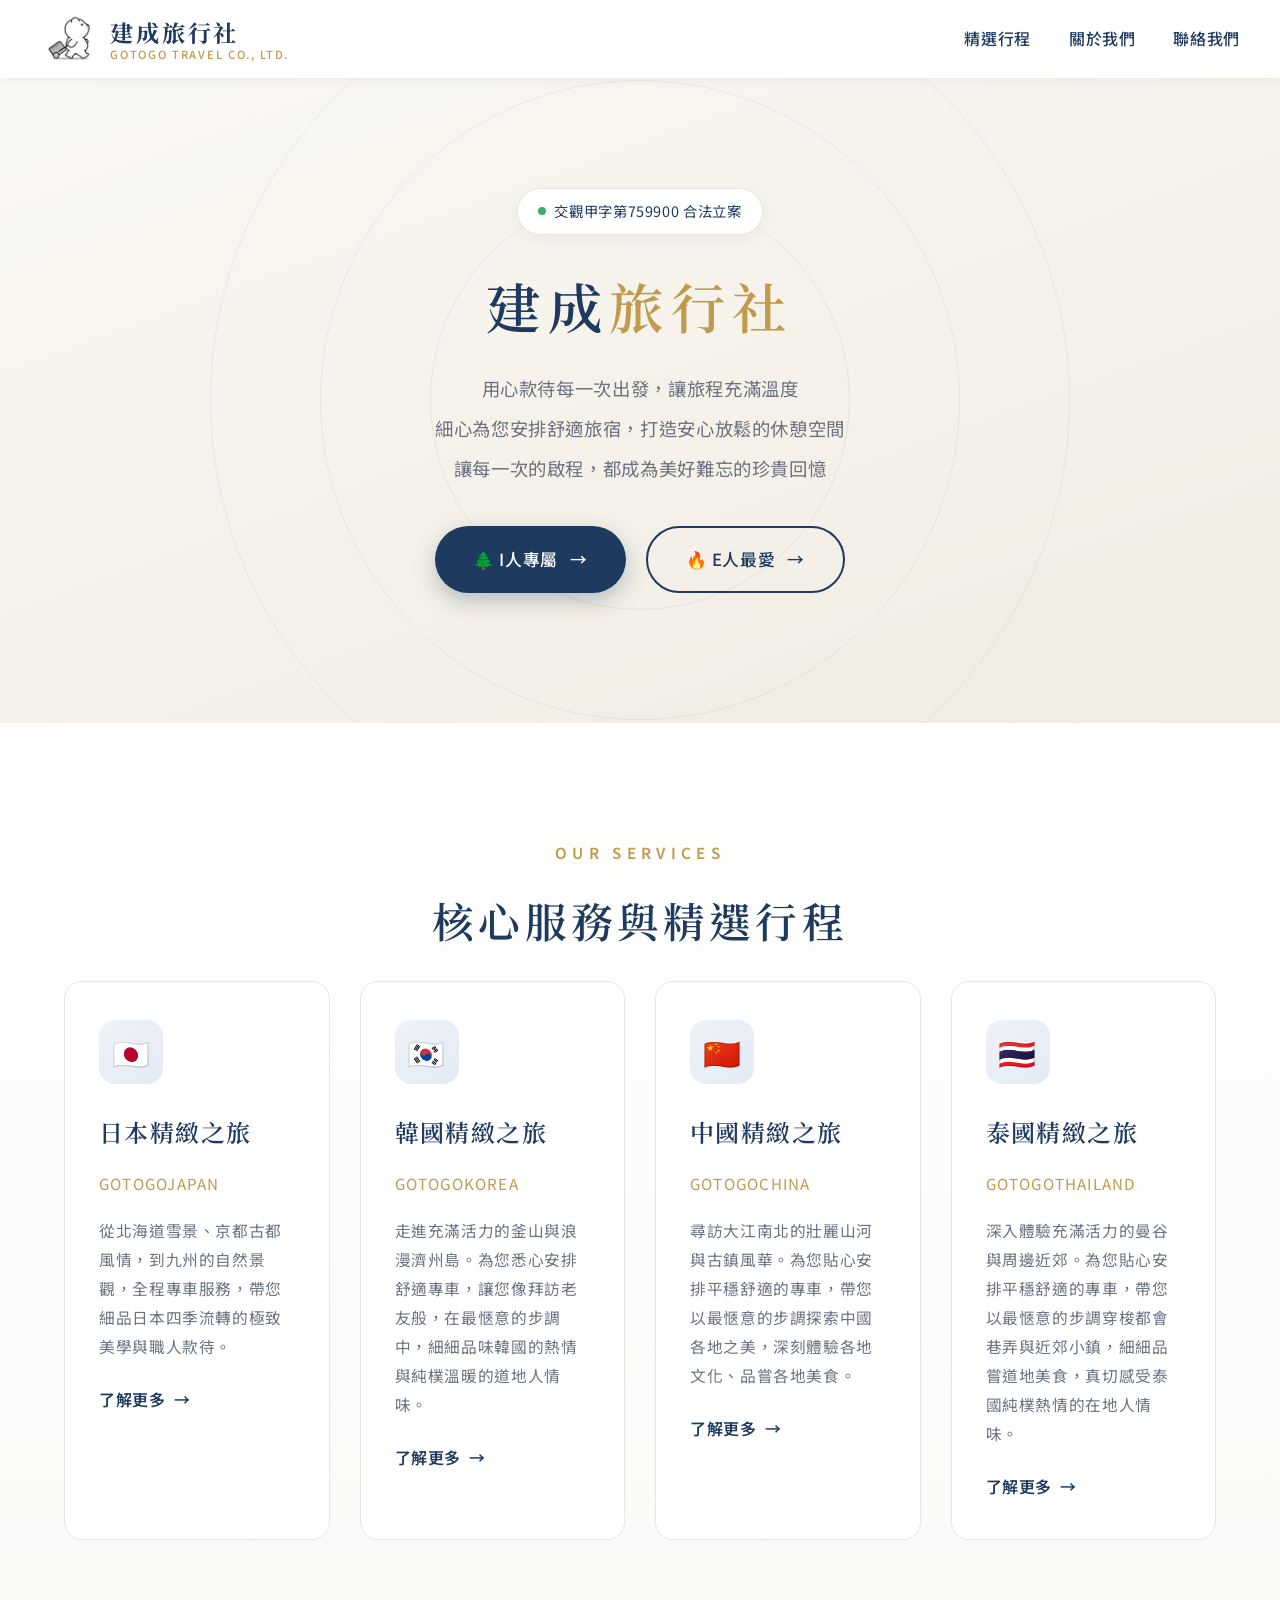
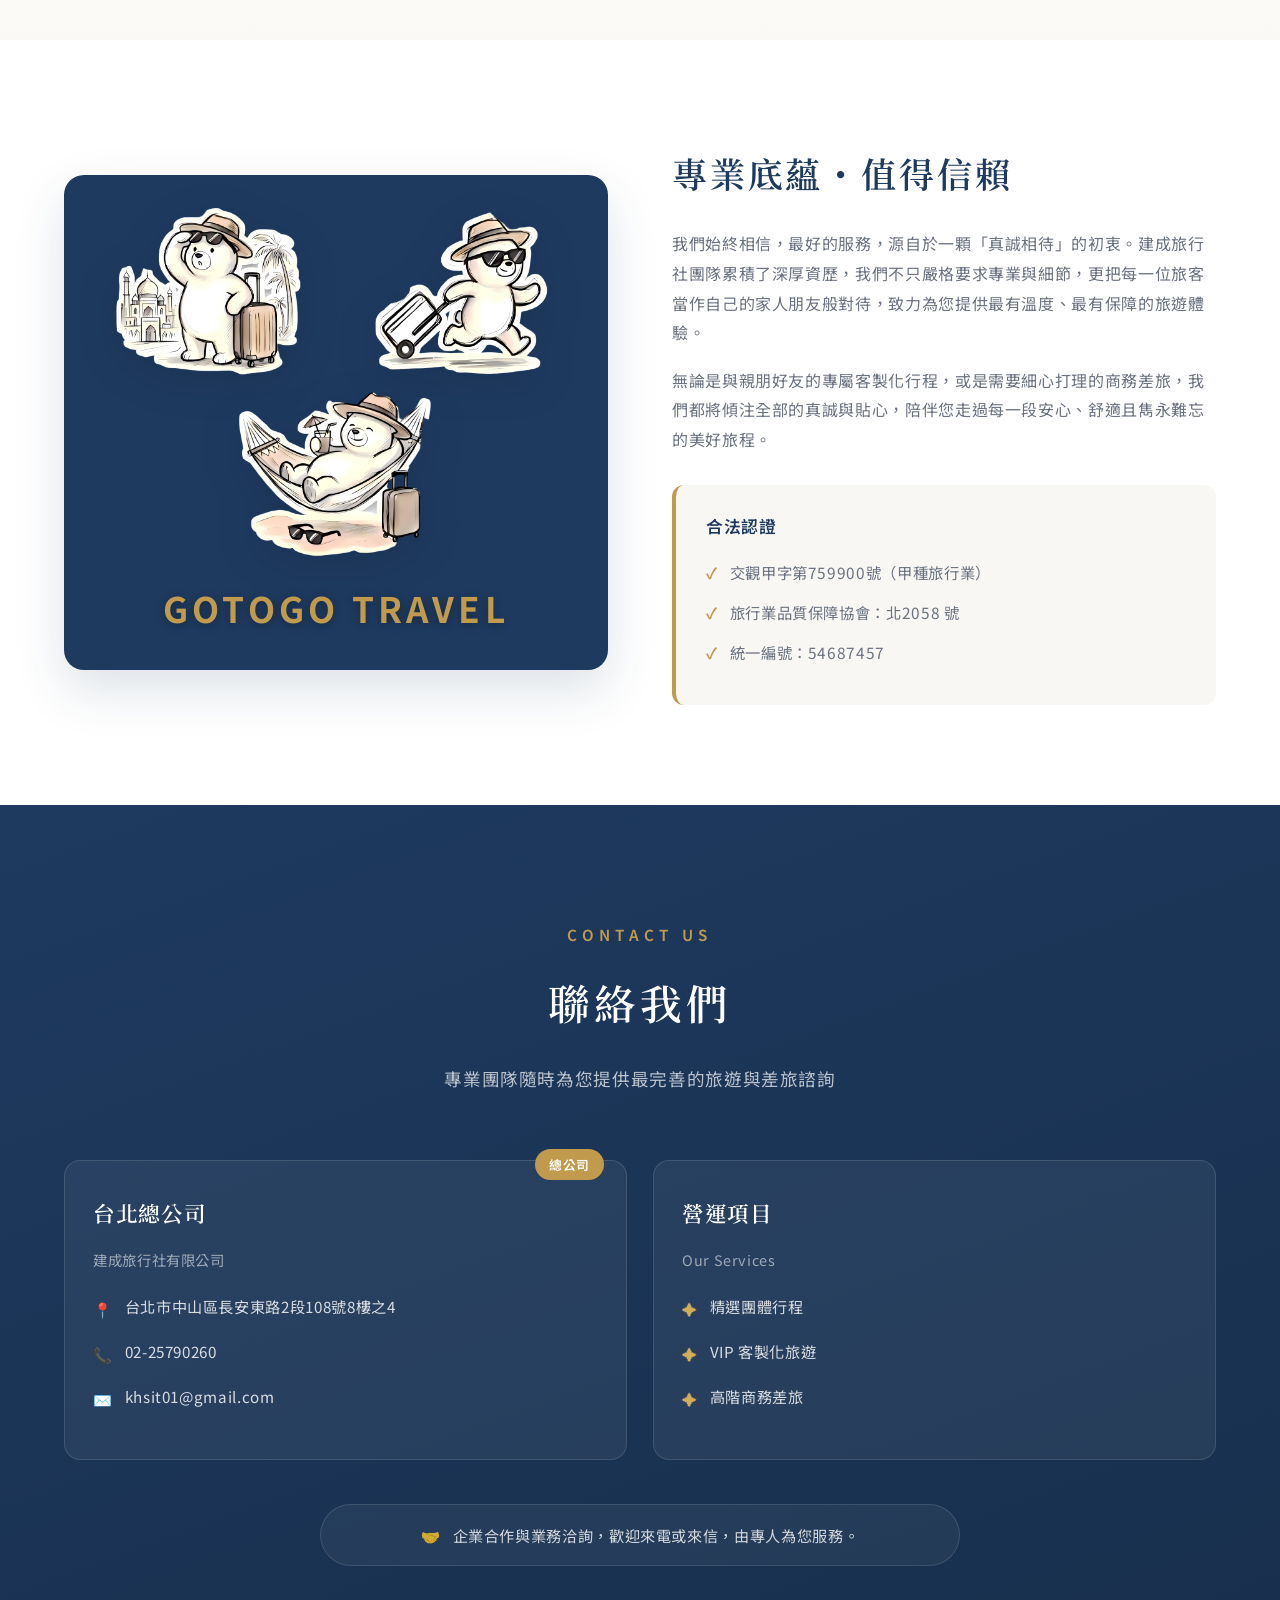
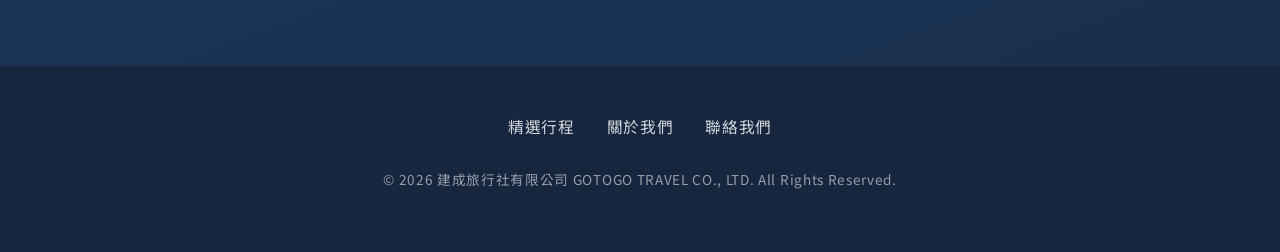
==== index.html @ e99a2eec "Bust CSS cache and add mobile responsiveness" ====
<!DOCTYPE html>
<html lang="zh-TW">

<head>
    <meta charset="UTF-8">
    <meta name="viewport" content="width=device-width, initial-scale=1.0">
    <title>建成旅行社有限公司 GOTOGO TRAVEL CO., LTD.</title>
    <meta name="description" content="建成旅行社 GOTOGO TRAVEL — 深耕二十載，提供全球尊榮客製化旅遊、企業商務差旅與精選團體行程。">
    <link rel="preconnect" href="https://fonts.googleapis.com">
    <link rel="preconnect" href="https://fonts.gstatic.com" crossorigin>
    <link
        href="https://fonts.googleapis.com/css2?family=Noto+Sans+TC:wght@400;500;700&family=Noto+Serif+TC:wght@500;600;700&display=swap"
        rel="stylesheet">
    <link rel="stylesheet" href="styles.css?v=2">
</head>

<body>

    <!-- ===== 導覽列 ===== -->
    <header>
        <div class="logo-wrapper">
            <img src="gotogo1.jpg" alt="GOTOGO TRAVEL" class="logo-img">
            <div class="logo-text">
                建成旅行社
                <span>GOTOGO TRAVEL CO., LTD.</span>
            </div>
        </div>
        <button class="nav-toggle" aria-label="開啟選單">&#9776;</button>
        <nav>
            <a href="#services">精選行程</a>
            <a href="#about">關於我們</a>
            <a href="#contact">聯絡我們</a>
        </nav>
    </header>

    <!-- ===== Hero ===== -->
    <section class="hero">
        <div class="hero-rings"><span></span><span></span><span></span></div>
        <div class="hero-inner">
            <div class="hero-badge">交觀甲字第759900 合法立案</div>
            <h1>建成<span class="accent">旅行社</span></h1>
            <p>用心款待每一次出發，讓旅程充滿溫度</p>
            <p>細心為您安排舒適旅宿，打造安心放鬆的休憩空間</p>
            <p>讓每一次的啟程，都成為美好難忘的珍貴回憶</p>
            <div class="hero-actions">
                <a href="#services" class="btn-pill">🌲 I人專屬 <span class="arrow">&#8594;</span></a>
                <a href="#contact" class="btn-pill-outline">🔥 E人最愛 <span class="arrow">&#8594;</span></a>
            </div>
        </div>
    </section>

    <!-- ===== 服務 ===== -->
    <section class="section services" id="services">
        <div class="container">
            <p class="section-label">OUR SERVICES</p>
            <h2 class="section-title">核心服務與精選行程</h2>
            <div class="services-grid">
                <div class="service-card reveal">
                    <div class="service-icon">🇯🇵</div>
                    <h3>日本精緻之旅</h3>
                    <p class="en-name">GOTOGOJAPAN</p>
                    <p>從北海道雪景、京都古都風情，到九州的自然景觀，全程專車服務，帶您細品日本四季流轉的極致美學與職人款待。</p>
                    <a href="#contact" class="service-link">了解更多 <span>&#8594;</span></a>
                </div>

                <div class="service-card reveal">
                    <div class="service-icon">🇰🇷</div>
                    <h3>韓國精緻之旅</h3>
                    <p class="en-name">GOTOGOKOREA</p>
                    <p>走進充滿活力的釜山與浪漫濟州島。為您悉心安排舒適專車，讓您像拜訪老友般，在最愜意的步調中，細細品味韓國的熱情與純樸溫暖的道地人情味。</p>
                    <a href="#contact" class="service-link">了解更多 <span>&#8594;</span></a>
                </div>

                <div class="service-card reveal">
                    <div class="service-icon">🇨🇳</div>
                    <h3>中國精緻之旅</h3>
                    <p class="en-name">GOTOGOCHINA</p>
                    <p>尋訪大江南北的壯麗山河與古鎮風華。為您貼心安排平穩舒適的專車，帶您以最愜意的步調探索中國各地之美，深刻體驗各地文化、品嘗各地美食。</p>
                    <a href="#contact" class="service-link">了解更多 <span>&#8594;</span></a>
                </div>

                <div class="service-card reveal">
                    <div class="service-icon">🇹🇭</div>
                    <h3>泰國精緻之旅</h3>
                    <p class="en-name">GOTOGOTHAILAND</p>
                    <p>深入體驗充滿活力的曼谷與周邊近郊。為您貼心安排平穩舒適的專車，帶您以最愜意的步調穿梭都會巷弄與近郊小鎮，細細品嘗道地美食，真切感受泰國純樸熱情的在地人情味。</p>
                    <a href="#contact" class="service-link">了解更多 <span>&#8594;</span></a>
                </div>
            </div>
        </div>
    </section>

    <!-- ===== 關於我們 ===== -->
    <section class="section about" id="about">
        <div class="container">
            <div class="about-grid">
                <div class="about-visual reveal">
                    <div class="bears-row-1">
                        <img src="G1(1).png" alt="熊" class="bear-img">
                        <img src="G2(1).png" alt="熊" class="bear-img">
                    </div>
                    <div class="bears-row-2">
                        <img src="G3(1).png" alt="熊" class="bear-img">
                    </div>
                    <div class="collage-overlay">GOTOGO TRAVEL</div>
                </div>
                <div class="about-text reveal">
                    <h2>專業底蘊・值得信賴</h2>
                    <p>我們始終相信，最好的服務，源自於一顆「真誠相待」的初衷。建成旅行社團隊累積了深厚資歷，我們不只嚴格要求專業與細節，更把每一位旅客當作自己的家人朋友般對待，致力為您提供最有溫度、最有保障的旅遊體驗。
                    </p>
                    <p>無論是與親朋好友的專屬客製化行程，或是需要細心打理的商務差旅，我們都將傾注全部的真誠與貼心，陪伴您走過每一段安心、舒適且雋永難忘的美好旅程。</p>
                    <div class="cert-box">
                        <h4>合法認證</h4>
                        <ul class="cert-list">
                            <li>交觀甲字第759900號（甲種旅行業）</li>
                            <li>旅行業品質保障協會：北2058 號</li>
                            <li>統一編號：54687457</li>
                        </ul>
                    </div>
                </div>
            </div>
        </div>
    </section>

    <!-- ===== 聯絡我們 ===== -->
    <section class="contact" id="contact">
        <div class="container">
            <p class="section-label">CONTACT US</p>
            <h2 class="section-title">聯絡我們</h2>
            <p class="section-subtitle">專業團隊隨時為您提供最完善的旅遊與差旅諮詢</p>

            <div class="contact-grid">
                <div class="office-card">
                    <span class="office-badge">總公司</span>
                    <h3>台北總公司</h3>
                    <p class="sub-org">建成旅行社有限公司</p>
                    <div class="info-row"><span class="ico">📍</span><span>台北市中山區長安東路2段108號8樓之4</span></div>
                    <div class="info-row"><span class="ico">📞</span><span>02-25790260</span></div>
                    <div class="info-row"><span class="ico">✉️</span><span>khsit01@gmail.com</span></div>
                </div>

                <div class="office-card">
                    <h3>營運項目</h3>
                    <p class="sub-org">Our Services</p>
                    <div class="info-row"><span class="ico">✦</span><span>精選團體行程</span></div>
                    <div class="info-row"><span class="ico">✦</span><span>VIP 客製化旅遊</span></div>
                    <div class="info-row"><span class="ico">✦</span><span>高階商務差旅</span></div>
                </div>
            </div>

            <div class="contact-note">
                <span>🤝</span>
                <span>企業合作與業務洽詢，歡迎來電或來信，由專人為您服務。</span>
            </div>
        </div>
    </section>

    <!-- ===== 頁尾 ===== -->
    <footer>
        <div class="footer-links">
            <a href="#services">精選行程</a>
            <a href="#about">關於我們</a>
            <a href="#contact">聯絡我們</a>
        </div>
        <p class="copyright">&copy; 2026 建成旅行社有限公司 GOTOGO TRAVEL CO., LTD. All Rights Reserved.</p>
    </footer>

    <script src="script.js"></script>
</body>

</html>
---- styles.css ----
/* =========================================================
   建成旅行社 GOTOGO TRAVEL — 樣式表
   版型設計參考自 goworld.com.tw（深藏青 + 香檳金）
   ========================================================= */

:root {
    --navy: #1e3a5f;
    /* 主深藏青 */
    --navy-deep: #16263f;
    /* 頁尾更深 */
    --gold: #c19a4e;
    /* 香檳金 */
    --gold-bright: #d4ad57;
    --cream-1: #faf8f3;
    /* 米色漸層淺 */
    --cream-2: #f1ece1;
    /* 米色漸層深 */
    --text: #2d3748;
    --text-soft: #6b7280;
    --border: #e8e6e0;
    --serif: 'Noto Serif TC', 'Songti TC', serif;
    --sans: 'Noto Sans TC', 'Microsoft JhengHei', 'PingFang TC', sans-serif;
}

* {
    box-sizing: border-box;
}

html {
    scroll-behavior: smooth;
}

body {
    font-family: var(--sans);
    margin: 0;
    padding: 0;
    background-color: #ffffff;
    color: var(--text);
    line-height: 1.85;
    letter-spacing: 0.04em;
}

h1,
h2,
h3,
h4 {
    font-family: var(--serif);
    color: var(--navy);
    font-weight: 600;
    margin: 0;
}

img {
    max-width: 100%;
    display: block;
}

a {
    color: inherit;
    text-decoration: none;
}

.container {
    max-width: 1200px;
    margin: 0 auto;
    padding: 0 24px;
}

/* ---------- 導覽列 ---------- */
header {
    background-color: rgba(255, 255, 255, 0.92);
    backdrop-filter: blur(8px);
    padding: 14px 40px;
    display: flex;
    justify-content: space-between;
    align-items: center;
    box-shadow: 0 1px 12px rgba(30, 58, 95, 0.06);
    position: sticky;
    top: 0;
    z-index: 1000;
}

.logo-wrapper {
    display: flex;
    align-items: center;
    gap: 14px;
}

.logo-img {
    width: auto;
    height: 50px;
    object-fit: contain;
}

.logo-text {
    font-family: var(--serif);
    font-size: 1.45rem;
    font-weight: 700;
    color: var(--navy);
    letter-spacing: 0.12em;
    line-height: 1.25;
}

.logo-text span {
    display: block;
    font-family: var(--sans);
    font-size: 0.7rem;
    color: var(--gold);
    letter-spacing: 0.15em;
    font-weight: 500;
}

nav {
    display: flex;
    align-items: center;
}

nav a {
    color: var(--navy);
    margin-left: 38px;
    font-size: 1rem;
    font-weight: 500;
    transition: color 0.25s;
    position: relative;
}

nav a:hover {
    color: var(--gold);
}

.nav-toggle {
    display: none;
    background: none;
    border: none;
    cursor: pointer;
    font-size: 1.6rem;
    color: var(--navy);
    line-height: 1;
}

/* ---------- Hero ---------- */
.hero {
    position: relative;
    background: linear-gradient(160deg, var(--cream-1) 0%, var(--cream-2) 100%);
    text-align: center;
    padding: 110px 20px 130px;
    overflow: hidden;
}

/* 同心圓裝飾 */
.hero-rings {
    position: absolute;
    top: 50%;
    left: 50%;
    transform: translate(-50%, -50%);
    pointer-events: none;
}

.hero-rings span {
    position: absolute;
    top: 50%;
    left: 50%;
    transform: translate(-50%, -50%);
    border: 1px solid rgba(30, 58, 95, 0.08);
    border-radius: 50%;
}

.hero-rings span:nth-child(1) {
    width: 420px;
    height: 420px;
}

.hero-rings span:nth-child(2) {
    width: 640px;
    height: 640px;
}

.hero-rings span:nth-child(3) {
    width: 860px;
    height: 860px;
}

.hero-inner {
    position: relative;
    z-index: 1;
}

.hero-badge {
    display: inline-flex;
    align-items: center;
    gap: 8px;
    background: #ffffff;
    border: 1px solid var(--border);
    color: var(--navy);
    font-size: 0.9rem;
    padding: 9px 20px;
    border-radius: 999px;
    box-shadow: 0 4px 14px rgba(30, 58, 95, 0.06);
    margin-bottom: 36px;
}

.hero-badge::before {
    content: '';
    width: 8px;
    height: 8px;
    border-radius: 50%;
    background: #3fae6a;
}

.bear-icon {
    width: 48px;
    height: 48px;
    object-fit: cover;
    border-radius: 50%;
    background: #ffffff;
    padding: 3px;
    flex-shrink: 0;
    box-shadow: 0 4px 12px rgba(0, 0, 0, 0.2);
}

.hero h1 {
    font-size: 3.4rem;
    letter-spacing: 0.14em;
    margin-bottom: 30px;
    line-height: 1.3;
}

.hero h1 .accent {
    color: var(--gold);
}

.hero p {
    font-size: 1.15rem;
    color: var(--text-soft);
    margin: 6px auto;
    max-width: 760px;
    font-weight: 400;
}

.hero-actions {
    display: flex;
    justify-content: center;
    gap: 20px;
    margin-top: 40px;
    flex-wrap: wrap;
}

.btn-pill,
.btn-pill-outline {
    display: inline-flex;
    align-items: center;
    justify-content: center;
    gap: 12px;
    font-size: 1.05rem;
    font-weight: 500;
    padding: 16px 38px;
    border-radius: 999px;
    transition: transform 0.25s, box-shadow 0.25s, background-color 0.25s, color 0.25s;
    text-decoration: none;
}

.btn-pill {
    background: var(--navy);
    color: #fff;
    box-shadow: 0 8px 22px rgba(30, 58, 95, 0.28);
}

.btn-pill-outline {
    background: transparent;
    color: var(--navy);
    border: 2px solid var(--navy);
}

.btn-pill:hover {
    transform: translateY(-3px);
    box-shadow: 0 12px 28px rgba(30, 58, 95, 0.35);
}

.btn-pill-outline:hover {
    transform: translateY(-3px);
    background: var(--navy);
    color: #fff;
    box-shadow: 0 12px 28px rgba(30, 58, 95, 0.2);
}

.btn-pill .arrow,
.btn-pill-outline .arrow {
    transition: transform 0.25s;
}

.btn-pill:hover .arrow,
.btn-pill-outline:hover .arrow {
    transform: translateX(5px);
}

/* ---------- 區塊共用 ---------- */
.section {
    padding: 100px 0;
}

.section-label {
    text-align: center;
    color: var(--gold);
    font-size: 0.95rem;
    font-weight: 600;
    letter-spacing: 0.35em;
    margin-bottom: 16px;
}

.section-title {
    text-align: center;
    font-size: 2.6rem;
    letter-spacing: 0.1em;
    margin-bottom: 22px;
}

.section-subtitle {
    text-align: center;
    color: var(--text-soft);
    font-size: 1.1rem;
    margin-bottom: 64px;
}

/* ---------- 服務卡片 ---------- */
.services {
    background: linear-gradient(180deg, #ffffff, #faf9f6);
}

.services-grid {
    display: grid;
    grid-template-columns: repeat(4, 1fr);
    gap: 30px;
}

.service-card {
    background: #ffffff;
    border: 1px solid var(--border);
    border-radius: 18px;
    padding: 38px 34px;
    transition: transform 0.3s, box-shadow 0.3s, border-color 0.3s;
}

.service-card:hover {
    transform: translateY(-8px);
    box-shadow: 0 18px 40px rgba(30, 58, 95, 0.12);
    border-color: transparent;
}

.service-icon {
    width: 64px;
    height: 64px;
    border-radius: 16px;
    background: linear-gradient(135deg, #eef2f8, #e3ebf5);
    display: flex;
    align-items: center;
    justify-content: center;
    font-size: 1.9rem;
    margin-bottom: 26px;
}

.service-card h3 {
    font-size: 1.5rem;
    margin-bottom: 6px;
    letter-spacing: 0.06em;
}

.service-card .en-name {
    color: var(--gold);
    font-family: var(--sans);
    font-size: 0.95rem;
    letter-spacing: 0.08em;
    margin-bottom: 18px;
}

.service-card p {
    color: var(--text-soft);
    font-size: 0.98rem;
    margin-bottom: 24px;
}

.service-link {
    display: inline-flex;
    align-items: center;
    gap: 8px;
    color: var(--navy);
    font-weight: 600;
    transition: gap 0.25s, color 0.25s;
}

.service-link:hover {
    color: var(--gold);
    gap: 14px;
}

/* ---------- 關於我們 ---------- */
.about-grid {
    display: grid;
    grid-template-columns: 1fr 1fr;
    gap: 64px;
    align-items: center;
}

.about-visual {
    position: relative;
    border-radius: 20px;
    overflow: hidden;
    box-shadow: 0 20px 50px rgba(30, 58, 95, 0.15);
    background: var(--navy);
    min-height: 480px;
    display: flex;
    flex-direction: column;
    padding: 30px;
}

.bears-row-1 {
    display: flex;
    justify-content: space-between;
    height: 180px;
    width: 100%;
}

.bears-row-2 {
    display: flex;
    justify-content: center;
    height: 180px;
    width: 100%;
}

.bear-img {
    height: 100%;
    width: 48%;
    object-fit: contain;
    filter: drop-shadow(0 10px 20px rgba(0,0,0,0.1));
    transition: transform 0.4s;
}

.bear-img:hover {
    transform: scale(1.05);
}

.collage-overlay {
    font-family: var(--sans);
    font-size: 2.2rem;
    font-weight: 700;
    color: var(--gold);
    text-shadow: 0 2px 10px rgba(0, 0, 0, 0.3);
    text-align: center;
    letter-spacing: 0.12em;
    margin: 10px auto 0;
}

.about-badges {
    display: flex;
    gap: 12px;
    margin-bottom: 24px;
    flex-wrap: wrap;
}

.about-badge {
    background: rgba(193, 154, 78, 0.12);
    color: var(--gold);
    border: 1px solid rgba(193, 154, 78, 0.4);
    font-size: 0.85rem;
    font-weight: 600;
    padding: 6px 16px;
    border-radius: 999px;
}

.about-text h2 {
    font-size: 2.2rem;
    margin-bottom: 24px;
    letter-spacing: 0.08em;
}

.about-text p {
    color: var(--text-soft);
    margin-bottom: 18px;
}

.cert-box {
    background: #f8f7f3;
    border-left: 4px solid var(--gold);
    border-radius: 12px;
    padding: 26px 30px;
    margin-top: 30px;
}

.cert-box h4 {
    color: var(--navy);
    margin-bottom: 16px;
    font-family: var(--sans);
    font-size: 1.05rem;
}

.cert-list {
    list-style: none;
    padding: 0;
    margin: 0;
}

.cert-list li {
    display: flex;
    align-items: center;
    gap: 12px;
    color: var(--text-soft);
    margin-bottom: 12px;
    font-size: 0.96rem;
}

.cert-list li::before {
    content: '✓';
    color: var(--gold);
    font-weight: 700;
    flex-shrink: 0;
}

/* ---------- 聯絡我們 ---------- */
.contact {
    background: linear-gradient(160deg, var(--navy), #182f4d);
    color: #fff;
    padding: 100px 0;
}

.contact .section-title {
    color: #fff;
}

.contact .section-subtitle {
    color: rgba(255, 255, 255, 0.7);
}

.contact-grid {
    display: grid;
    grid-template-columns: repeat(auto-fit, minmax(250px, 1fr));
    gap: 26px;
}

.office-card {
    position: relative;
    background: rgba(255, 255, 255, 0.06);
    border: 1px solid rgba(255, 255, 255, 0.12);
    border-radius: 16px;
    padding: 32px 28px;
    transition: background 0.3s, transform 0.3s;
}

.office-card:hover {
    background: rgba(255, 255, 255, 0.1);
    transform: translateY(-5px);
}

.office-card h3 {
    color: #fff;
    font-size: 1.35rem;
    margin-bottom: 6px;
}

.office-card .sub-org {
    color: rgba(255, 255, 255, 0.55);
    font-size: 0.9rem;
    margin-bottom: 18px;
}

.office-card .info-row {
    display: flex;
    align-items: flex-start;
    gap: 12px;
    color: rgba(255, 255, 255, 0.82);
    font-size: 0.95rem;
    margin-bottom: 14px;
}

.office-card .info-row .ico {
    color: var(--gold-bright);
    flex-shrink: 0;
    margin-top: 3px;
}

.office-badge {
    position: absolute;
    top: -12px;
    right: 22px;
    background: var(--gold);
    color: #fff;
    font-size: 0.8rem;
    font-weight: 600;
    padding: 4px 14px;
    border-radius: 999px;
}

.contact-note {
    display: flex;
    align-items: center;
    justify-content: center;
    gap: 12px;
    margin-top: 44px;
    background: rgba(255, 255, 255, 0.05);
    border: 1px solid rgba(255, 255, 255, 0.12);
    border-radius: 999px;
    padding: 16px 30px;
    color: rgba(255, 255, 255, 0.8);
    font-size: 0.95rem;
    max-width: 640px;
    margin-left: auto;
    margin-right: auto;
}

/* ---------- 頁尾 ---------- */
footer {
    background: var(--navy-deep);
    color: rgba(255, 255, 255, 0.55);
    text-align: center;
    padding: 46px 20px;
}

.footer-links {
    display: flex;
    justify-content: center;
    flex-wrap: wrap;
    gap: 32px;
    margin-bottom: 26px;
}

.footer-links a {
    color: rgba(255, 255, 255, 0.8);
    font-size: 0.98rem;
    transition: color 0.25s;
}

.footer-links a:hover {
    color: var(--gold-bright);
}

footer .copyright {
    font-size: 0.85rem;
    letter-spacing: 0.05em;
}

/* ---------- 進場動畫 ---------- */
.reveal {
    opacity: 0;
    transform: translateY(32px);
    transition: opacity 0.7s ease, transform 0.7s ease;
}

.reveal.visible {
    opacity: 1;
    transform: none;
}

/* ---------- 響應式 ---------- */
@media (max-width: 960px) {
    .services-grid {
        grid-template-columns: repeat(2, 1fr);
    }

    .about-grid {
        grid-template-columns: 1fr;
        gap: 40px;
    }

    .about-visual {
        min-height: auto;
    }
    
    .bears-row-1, .bears-row-2 {
        height: 120px;
    }

    .collage-overlay {
        font-size: 1.5rem;
        padding: 8px 24px;
        margin: 10px auto 0;
    }
}

@media (max-width: 768px) {
    header {
        padding: 12px 20px;
    }

    .nav-toggle {
        display: block;
    }

    nav {
        display: none;
        position: absolute;
        top: 100%;
        left: 0;
        right: 0;
        background: #fff;
        flex-direction: column;
        align-items: flex-start;
        padding: 12px 24px 22px;
        box-shadow: 0 8px 16px rgba(30, 58, 95, 0.1);
    }

    nav.open {
        display: flex;
    }

    nav a {
        margin: 14px 0 0;
    }

    .hero {
        padding: 80px 20px 90px;
    }

    .hero h1 {
        font-size: 2.2rem;
    }

    .hero p {
        font-size: 1rem;
    }

    .hero-rings span:nth-child(3) {
        width: 560px;
        height: 560px;
    }

    .section {
        padding: 70px 0;
    }

    .section-title {
        font-size: 2rem;
    }

    .services-grid {
        grid-template-columns: 1fr;
    }
}
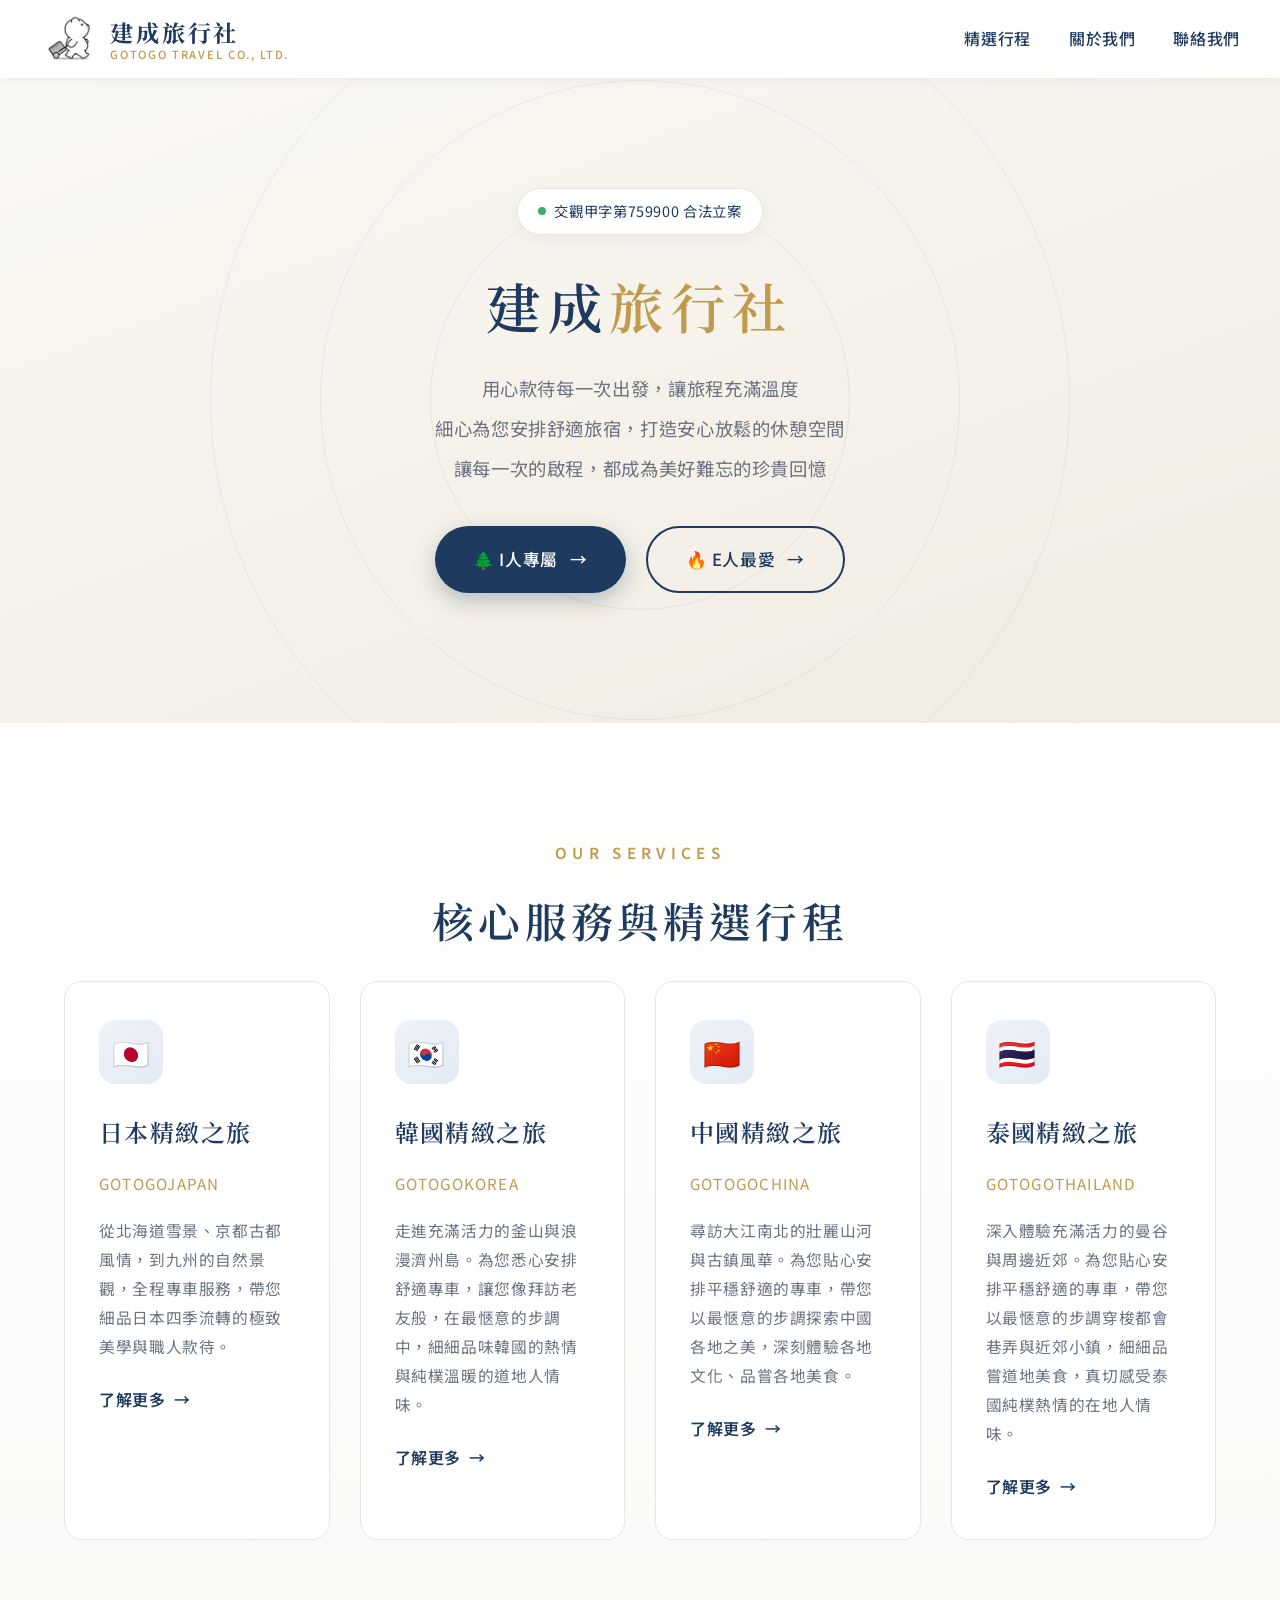
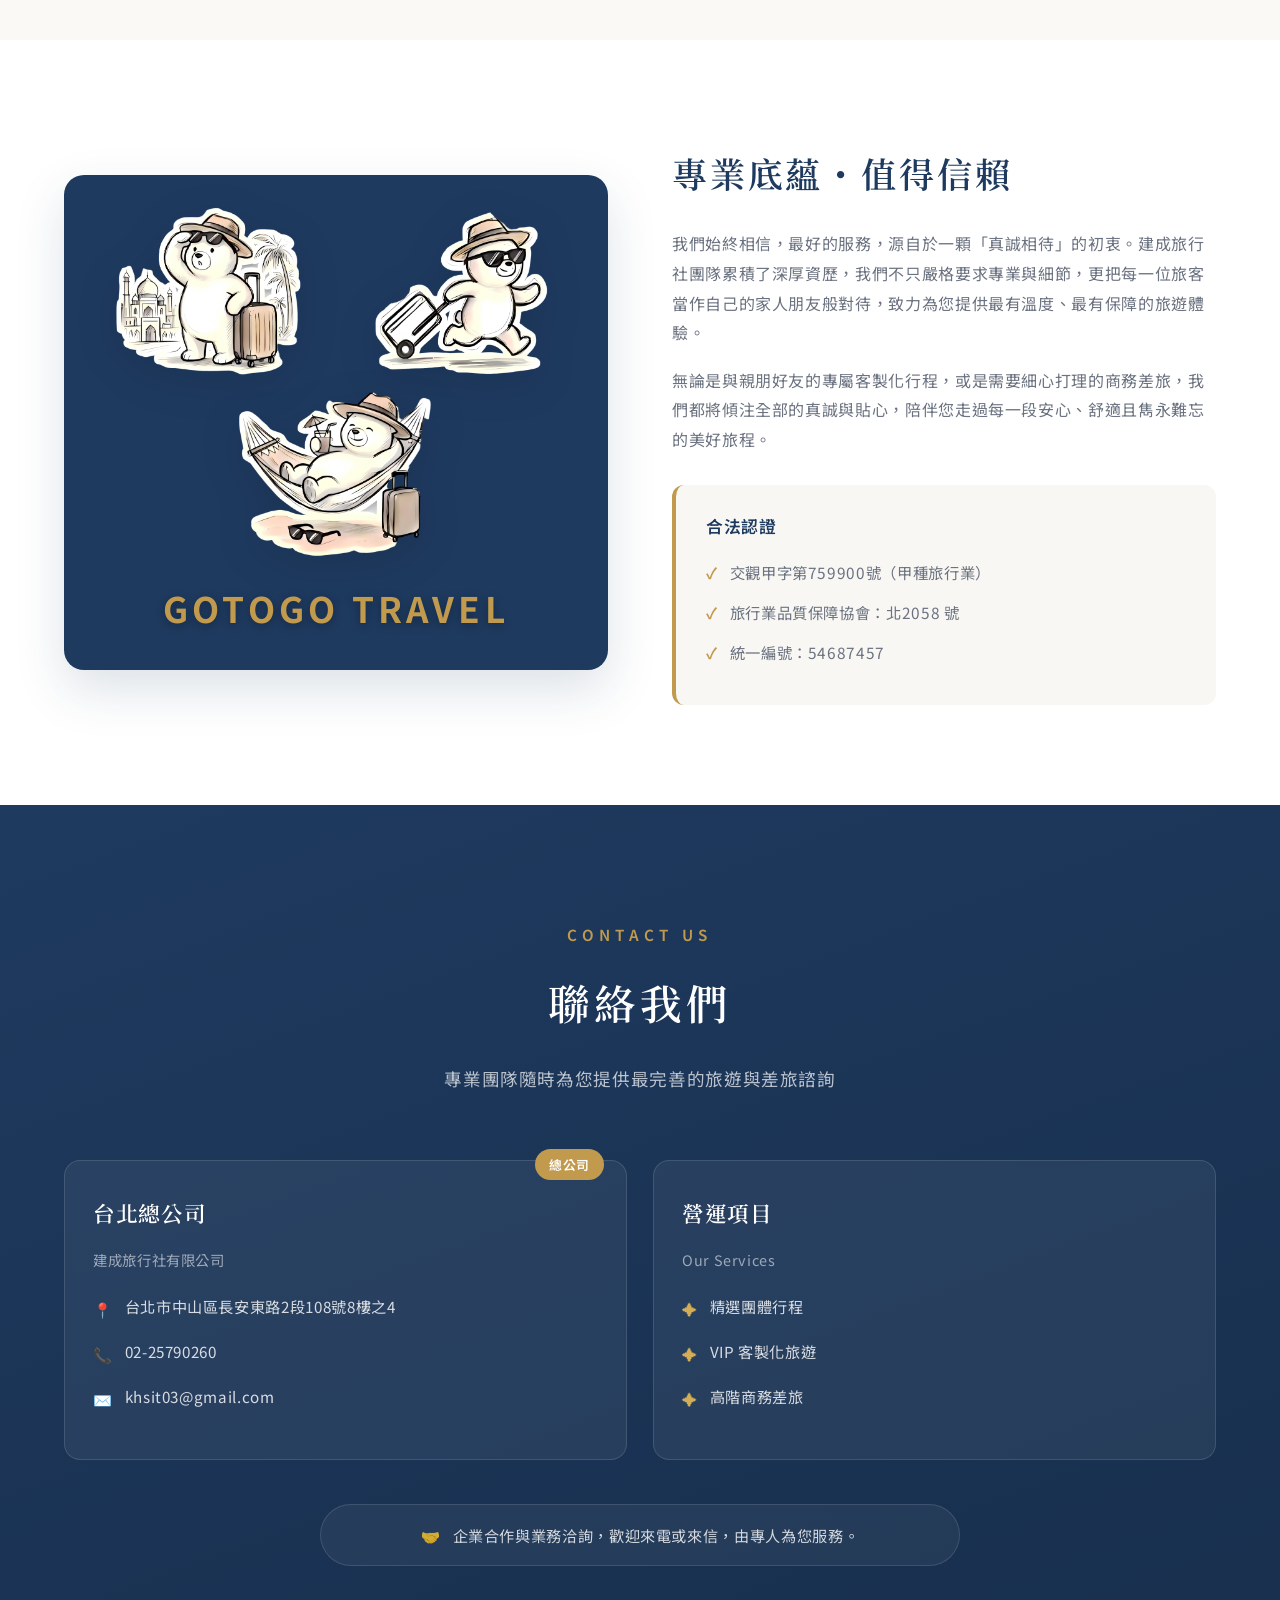
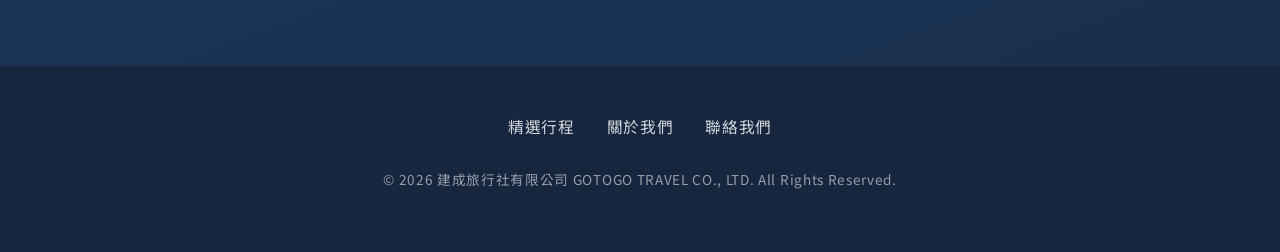
==== commit 262ecfde: "Update email to khsit03@gmail.com" ====
--- a/index.html
+++ b/index.html
@@ -44,7 +44,7 @@
             <p>讓每一次的啟程，都成為美好難忘的珍貴回憶</p>
             <div class="hero-actions">
                 <a href="#services" class="btn-pill">🌲 I人專屬 <span class="arrow">&#8594;</span></a>
-                <a href="#contact" class="btn-pill-outline">🔥 E人最愛 <span class="arrow">&#8594;</span></a>
+                <a href="https://gotogotravels.tourcenter.com.tw/category/zh-tw/index" class="btn-pill-outline" target="_blank">🔥 E人最愛 <span class="arrow">&#8594;</span></a>
             </div>
         </div>
     </section>
@@ -60,7 +60,7 @@
                     <h3>日本精緻之旅</h3>
                     <p class="en-name">GOTOGOJAPAN</p>
                     <p>從北海道雪景、京都古都風情，到九州的自然景觀，全程專車服務，帶您細品日本四季流轉的極致美學與職人款待。</p>
-                    <a href="#contact" class="service-link">了解更多 <span>&#8594;</span></a>
+                    <a href="javascript:void(0)" class="service-link" id="japan-btn">了解更多 <span>&#8594;</span></a>
                 </div>
 
                 <div class="service-card reveal">
@@ -136,7 +136,7 @@
                     <p class="sub-org">建成旅行社有限公司</p>
                     <div class="info-row"><span class="ico">📍</span><span>台北市中山區長安東路2段108號8樓之4</span></div>
                     <div class="info-row"><span class="ico">📞</span><span>02-25790260</span></div>
-                    <div class="info-row"><span class="ico">✉️</span><span>khsit01@gmail.com</span></div>
+                    <div class="info-row"><span class="ico">✉️</span><span>khsit03@gmail.com</span></div>
                 </div>
 
                 <div class="office-card">
@@ -165,6 +165,26 @@
         <p class="copyright">&copy; 2026 建成旅行社有限公司 GOTOGO TRAVEL CO., LTD. All Rights Reserved.</p>
     </footer>
 
+    <!-- ===== 模態框 (Modal) ===== -->
+    <div id="japan-modal" class="modal">
+        <div class="modal-content">
+            <span class="close-btn">&times;</span>
+            <h2 class="modal-title">日本精緻之旅 - 服務選項</h2>
+            <div class="modal-options">
+                <a href="japan-charter.html" class="modal-card">
+                    <img src="japan_charter.png" alt="接送車" class="modal-img">
+                    <h4>接送 / 包車服務</h4>
+                    <p>專屬舒適車輛，讓您輕鬆暢遊日本各個角落。</p>
+                </a>
+                <a href="#contact" class="modal-card">
+                    <img src="japan_minigroup.png" alt="迷你小團" class="modal-img">
+                    <h4>迷你小團</h4>
+                    <p>適合家族或好友的精緻小包團，享有專屬司機的服務。</p>
+                </a>
+            </div>
+        </div>
+    </div>
+
     <script src="script.js"></script>
 </body>
 
--- a/styles.css
+++ b/styles.css
@@ -728,8 +728,419 @@
     .section-title {
         font-size: 2rem;
     }
-
-    .services-grid {
+}
+
+/* ---------- 模態框 (Modal) ---------- */
+.modal {
+    display: none;
+    position: fixed;
+    z-index: 1000;
+    left: 0;
+    top: 0;
+    width: 100%;
+    height: 100%;
+    background-color: rgba(10, 25, 47, 0.85);
+    backdrop-filter: blur(5px);
+    align-items: center;
+    justify-content: center;
+    opacity: 0;
+    transition: opacity 0.3s ease;
+}
+
+.modal.show {
+    display: flex;
+    opacity: 1;
+}
+
+.modal-content {
+    background: #ffffff;
+    padding: 40px;
+    border-radius: 20px;
+    width: 90%;
+    max-width: 600px;
+    position: relative;
+    text-align: center;
+    box-shadow: 0 24px 48px rgba(0, 0, 0, 0.2);
+    transform: scale(0.95);
+    transition: transform 0.3s ease;
+}
+
+.modal.show .modal-content {
+    transform: scale(1);
+}
+
+.close-btn {
+    position: absolute;
+    top: 15px;
+    right: 25px;
+    font-size: 28px;
+    font-weight: bold;
+    color: #999;
+    cursor: pointer;
+    transition: color 0.2s;
+}
+
+.close-btn:hover {
+    color: var(--navy);
+}
+
+.modal-title {
+    color: var(--navy);
+    font-size: 1.8rem;
+    margin-bottom: 30px;
+}
+
+.modal-options {
+    display: grid;
+    grid-template-columns: 1fr 1fr;
+    gap: 20px;
+}
+
+.modal-card {
+    background: #f8faff;
+    border: 2px solid #e1e8f2;
+    padding: 24px 20px;
+    border-radius: 16px;
+    text-decoration: none;
+    color: #333;
+    transition: all 0.3s ease;
+    display: flex;
+    flex-direction: column;
+    align-items: center;
+}
+
+.modal-card:hover {
+    border-color: var(--gold);
+    background: #fff;
+    transform: translateY(-5px);
+    box-shadow: 0 10px 20px rgba(30, 58, 95, 0.1);
+}
+
+.modal-img {
+    width: 120px;
+    height: 120px;
+    object-fit: contain;
+    margin-bottom: 15px;
+    mix-blend-mode: multiply;
+}
+
+.modal-card h4 {
+    color: var(--navy);
+    font-size: 1.2rem;
+    margin-bottom: 10px;
+}
+
+.modal-card p {
+    font-size: 0.9rem;
+    color: #666;
+    line-height: 1.5;
+}
+
+@media (max-width: 600px) {
+    .modal-options {
         grid-template-columns: 1fr;
     }
+}
+
+/* ==========================================================================
+   Japan Charter Page Styles
+   ========================================================================== */
+.charter-hero {
+    background: linear-gradient(135deg, var(--navy) 0%, #1e3a5f 100%);
+    padding: 120px 20px 80px;
+    text-align: center;
+    color: white;
+}
+
+.hero-content h2 {
+    font-size: 2.5rem;
+    margin-bottom: 15px;
+    color: var(--gold);
+}
+
+.hero-content p {
+    font-size: 1.2rem;
+    margin-bottom: 30px;
+    opacity: 0.9;
+}
+
+.hero-charter-img {
+    max-width: 300px;
+    height: auto;
+    border-radius: 20px;
+    box-shadow: 0 15px 30px rgba(0,0,0,0.2);
+    mix-blend-mode: multiply;
+    background-color: transparent;
+}
+
+.charter-features {
+    display: flex;
+    justify-content: center;
+    flex-wrap: wrap;
+    gap: 30px;
+    padding: 60px 20px;
+    background-color: #f8faff;
+}
+
+.feature-box {
+    text-align: center;
+    background: white;
+    padding: 20px 30px;
+    border-radius: 15px;
+    box-shadow: 0 5px 15px rgba(0,0,0,0.05);
+    min-width: 200px;
+    border: 1px solid #e1e8f2;
+}
+
+.feature-icon {
+    font-size: 2.5rem;
+    margin-bottom: 10px;
+    display: block;
+}
+
+.feature-box h4 {
+    color: var(--navy);
+    margin: 0;
+}
+
+/* Pricing Grid */
+.pricing-grid {
+    display: grid;
+    grid-template-columns: repeat(auto-fit, minmax(400px, 1fr));
+    gap: 30px;
+    max-width: 1200px;
+    margin: 0 auto;
+}
+
+.pricing-card {
+    background: white;
+    border-radius: 20px;
+    padding: 30px;
+    box-shadow: 0 10px 30px rgba(0,0,0,0.05);
+    border-top: 5px solid var(--gold);
+}
+
+.pricing-card h3 {
+    color: var(--navy);
+    font-size: 1.5rem;
+    margin-bottom: 20px;
+    text-align: center;
+}
+
+.pricing-table {
+    width: 100%;
+    border-collapse: collapse;
+}
+
+.pricing-table th, .pricing-table td {
+    padding: 12px 15px;
+    text-align: left;
+    border-bottom: 1px solid #eee;
+}
+
+.pricing-table th {
+    background-color: #f8faff;
+    color: var(--navy);
+    font-weight: 600;
+}
+
+.pricing-table tr:last-child td {
+    border-bottom: none;
+}
+
+/* Details Section */
+.details-grid {
+    display: grid;
+    grid-template-columns: repeat(auto-fit, minmax(350px, 1fr));
+    gap: 40px;
+    max-width: 1000px;
+    margin: 0 auto;
+}
+
+.details-card {
+    background: white;
+    padding: 40px;
+    border-radius: 20px;
+    box-shadow: 0 10px 30px rgba(0,0,0,0.05);
+    text-align: center;
+}
+
+.details-card h3 {
+    color: var(--navy);
+    margin-bottom: 15px;
+    padding-bottom: 10px;
+    border-bottom: 2px solid var(--gold);
+}
+
+.details-card ul {
+    list-style-type: none;
+    padding-left: 0;
+    display: inline-block;
+    text-align: left;
+}
+
+.details-card ul li {
+    position: relative;
+    padding-left: 25px;
+    margin-bottom: 10px;
+    color: #444;
+}
+
+.details-card ul li::before {
+    content: '✓';
+    position: absolute;
+    left: 0;
+    color: var(--gold);
+    font-weight: bold;
+}
+
+.extra-fees li {
+    display: flex;
+    justify-content: space-between;
+    border-bottom: 1px dashed #ccc;
+    padding-bottom: 5px;
+}
+
+.extra-fees li::before {
+    display: none;
+}
+
+.extra-fees li padding-left {
+    padding-left: 0;
+}
+
+.commitment-text {
+    margin-top: 20px;
+    background-color: #fcf8e3;
+    padding: 15px;
+    border-radius: 10px;
+    color: #8a6d3b;
+    font-weight: bold;
+    font-size: 0.9rem;
+}
+
+/* Free Services */
+.free-services-grid {
+    display: grid;
+    grid-template-columns: repeat(auto-fit, minmax(220px, 1fr));
+    gap: 30px;
+    max-width: 1000px;
+    margin: 40px auto 0;
+}
+
+.free-service-box {
+    text-align: center;
+    background: white;
+    padding: 30px 20px;
+    border-radius: 20px;
+    box-shadow: 0 10px 30px rgba(0,0,0,0.05);
+    transition: transform 0.3s ease;
+}
+
+.free-service-box:hover {
+    transform: translateY(-5px);
+}
+
+.free-service-box .icon {
+    font-size: 3rem;
+    margin-bottom: 15px;
+    display: block;
+}
+
+.free-service-box h4 {
+    color: var(--navy);
+    margin-bottom: 10px;
+}
+
+.free-service-box p {
+    font-size: 0.85rem;
+    color: #666;
+}
+
+/* Process */
+.process-wrapper {
+    display: flex;
+    flex-wrap: wrap;
+    justify-content: center;
+    gap: 30px;
+    max-width: 1000px;
+    margin: 0 auto;
+}
+
+.process-step {
+    flex: 1;
+    min-width: 200px;
+    text-align: center;
+    position: relative;
+}
+
+.step-num {
+    width: 50px;
+    height: 50px;
+    background-color: var(--gold);
+    color: white;
+    font-size: 1.5rem;
+    font-weight: bold;
+    border-radius: 50%;
+    display: flex;
+    align-items: center;
+    justify-content: center;
+    margin: 0 auto 20px;
+    box-shadow: 0 5px 15px rgba(212, 175, 55, 0.4);
+}
+
+.process-step h4 {
+    color: var(--navy);
+    margin-bottom: 10px;
+}
+
+.process-step p {
+    font-size: 0.9rem;
+    color: #555;
+}
+
+/* Policy */
+.policy-content {
+    max-width: 800px;
+    margin: 0 auto;
+    background: white;
+    padding: 40px;
+    border-radius: 20px;
+    box-shadow: 0 10px 30px rgba(0,0,0,0.05);
+}
+
+.policy-content h3 {
+    color: var(--navy);
+    margin: 20px 0 15px;
+}
+
+.policy-content ul {
+    list-style: none;
+    padding-left: 0;
+}
+
+.policy-content li {
+    margin-bottom: 15px;
+    padding-left: 20px;
+    position: relative;
+    color: #444;
+}
+
+.policy-content li::before {
+    content: '▪';
+    position: absolute;
+    left: 0;
+    color: var(--gold);
+}
+
+.policy-content small {
+    color: #888;
+    display: block;
+    margin-top: 5px;
+}
+
+@media (max-width: 768px) {
+    .pricing-grid {
+        grid-template-columns: 1fr;
+    }
 }
